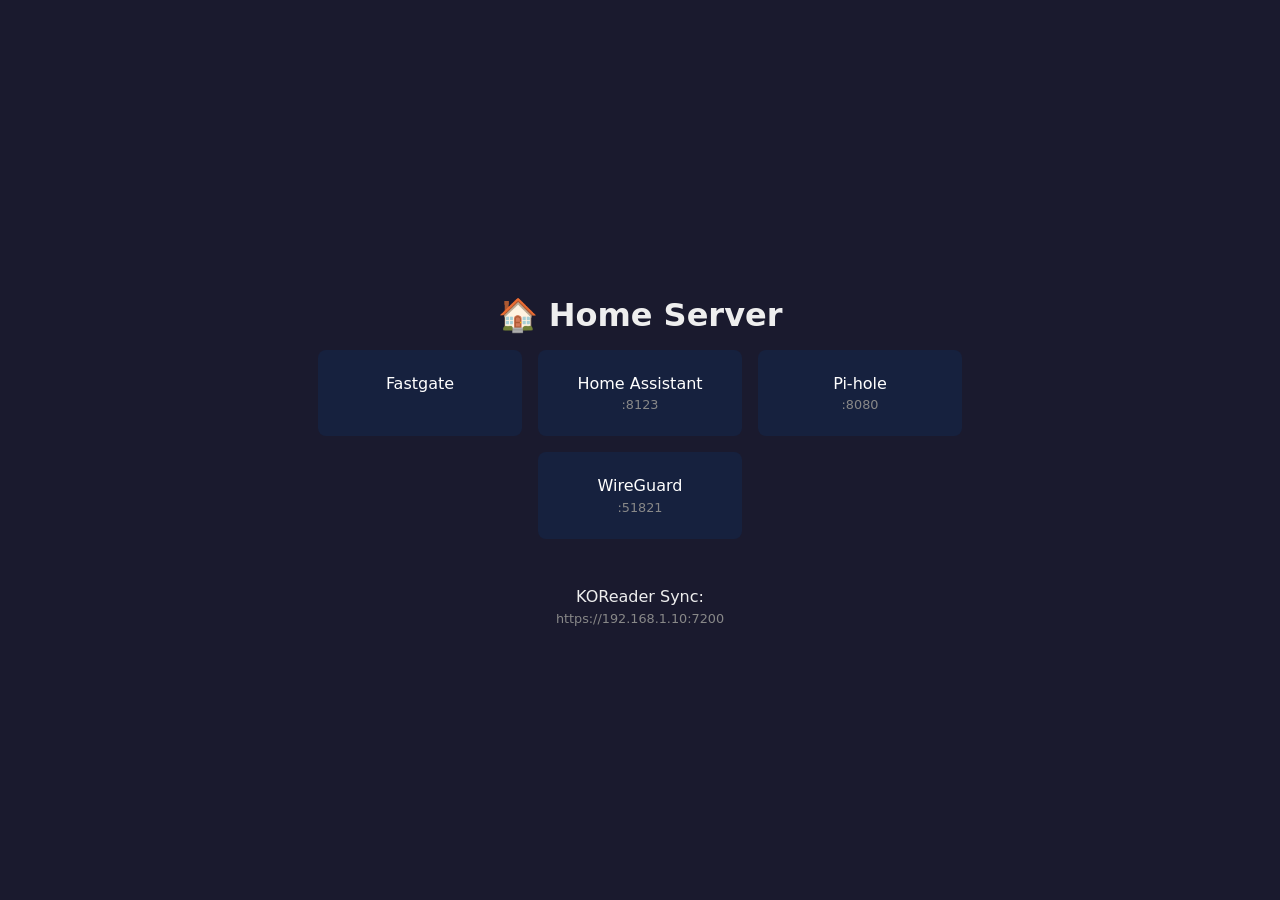
==== dashboard/index.html @ fdd01287 "initial confguration" ====
<!DOCTYPE html>
<html lang="en">
<head>
  <meta charset="UTF-8">
  <meta name="viewport" content="width=device-width, initial-scale=1.0">
  <title>Home Server</title>
  <style>
    body {
      font-family: system-ui, sans-serif;
      background: #1a1a2e;
      color: #eee;
      display: flex;
      justify-content: center;
      align-items: center;
      min-height: 100vh;
      margin: 0;
    }
    .container { text-align: center; max-width: 800px; padding: 2rem; }
    h1 { margin-bottom: 1rem; }
    h2 { font-size: 1rem; color: #888; margin: 2rem 0 1rem; text-transform: uppercase; letter-spacing: 0.1em; }
    .services { display: flex; gap: 1rem; flex-wrap: wrap; justify-content: center; }
    a {
      display: block;
      background: #16213e;
      padding: 1.5rem 2rem;
      border-radius: 8px;
      color: #fff;
      text-decoration: none;
      min-width: 140px;
    }
    a:hover { background: #0f3460; }
    .port { font-size: 0.8rem; color: #888; margin-top: 0.3rem; }
    .infos { font-size: 1rem; margin-top: 3rem; }
    
  </style>
</head>
<body>
  <div class="container">
    <h1>🏠 Home Server</h1>
    
    <div class="services">
      <a href="http://192.168.1.1">
	Fastgate
      </a>
       <a href="http://192.168.1.10:8123">
        Home Assistant
        <div class="port">:8123</div>
      </a>
      <a href="http://192.168.1.10:8080/admin">
        Pi-hole
        <div class="port">:8080</div>
      </a>
      <a href="http://192.168.1.10:51821">
        WireGuard
        <div class="port">:51821</div>
      </a>
    </div>
    <div class="infos">
      KOReader Sync:<br>
      <div class="port">https://192.168.1.10:7200</div>
    </div>
  </div>
</body>
</html>
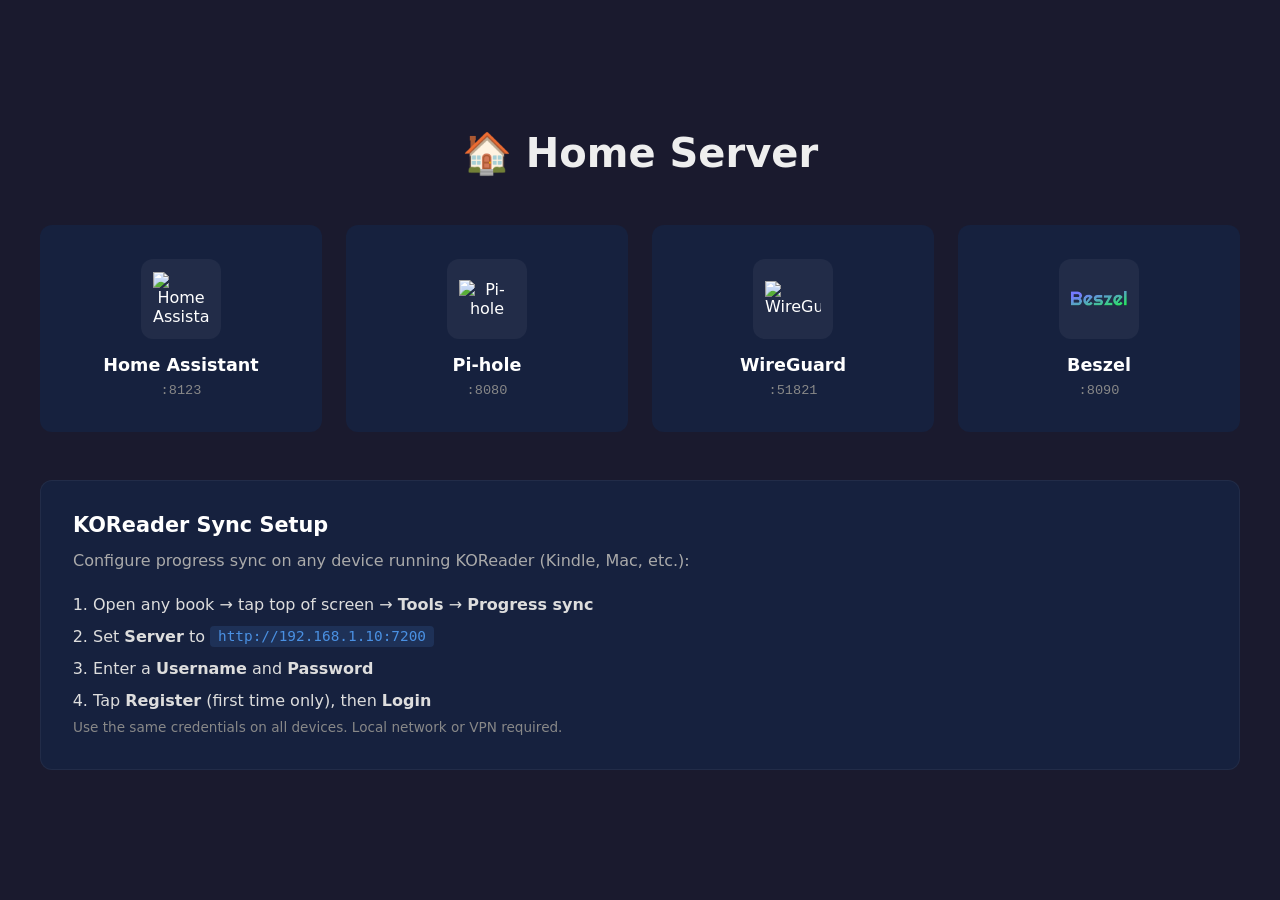
==== commit fb95a9ea: "Add Beszel monitoring, redesign dashboard, and clean up documentation - Add Beszel hub + agent servi" ====
--- a/dashboard/index.html
+++ b/dashboard/index.html
@@ -5,59 +5,219 @@
   <meta name="viewport" content="width=device-width, initial-scale=1.0">
   <title>Home Server</title>
   <style>
+    * {
+      margin: 0;
+      padding: 0;
+      box-sizing: border-box;
+    }
+
     body {
-      font-family: system-ui, sans-serif;
+      font-family: system-ui, -apple-system, 'Segoe UI', sans-serif;
       background: #1a1a2e;
       color: #eee;
       display: flex;
       justify-content: center;
       align-items: center;
       min-height: 100vh;
-      margin: 0;
-    }
-    .container { text-align: center; max-width: 800px; padding: 2rem; }
-    h1 { margin-bottom: 1rem; }
-    h2 { font-size: 1rem; color: #888; margin: 2rem 0 1rem; text-transform: uppercase; letter-spacing: 0.1em; }
-    .services { display: flex; gap: 1rem; flex-wrap: wrap; justify-content: center; }
-    a {
-      display: block;
+      padding: 2rem 1rem;
+    }
+
+    .container {
+      text-align: center;
+      max-width: 1200px;
+      width: 100%;
+    }
+
+    h1 {
+      margin-bottom: 3rem;
+      font-size: 2.5rem;
+      font-weight: 600;
+    }
+
+    .services {
+      display: grid;
+      grid-template-columns: repeat(auto-fit, minmax(180px, 1fr));
+      gap: 1.5rem;
+      justify-content: center;
+    }
+
+    .service-card {
+      display: flex;
+      flex-direction: column;
+      align-items: center;
       background: #16213e;
-      padding: 1.5rem 2rem;
-      border-radius: 8px;
+      padding: 2rem 1.5rem;
+      border-radius: 12px;
       color: #fff;
       text-decoration: none;
-      min-width: 140px;
-    }
-    a:hover { background: #0f3460; }
-    .port { font-size: 0.8rem; color: #888; margin-top: 0.3rem; }
-    .infos { font-size: 1rem; margin-top: 3rem; }
-    
+      transition: all 0.3s ease;
+      border: 2px solid transparent;
+    }
+
+    .service-card:hover {
+      background: #0f3460;
+      border-color: #4a90e2;
+      transform: translateY(-4px);
+      box-shadow: 0 8px 20px rgba(74, 144, 226, 0.2);
+    }
+
+    .logo-container {
+      width: 80px;
+      height: 80px;
+      display: flex;
+      align-items: center;
+      justify-content: center;
+      margin-bottom: 1rem;
+      background: rgba(255, 255, 255, 0.05);
+      border-radius: 12px;
+      padding: 0.75rem;
+    }
+
+    .logo-container img {
+      max-width: 100%;
+      max-height: 100%;
+      object-fit: contain;
+      display: block;
+    }
+
+    .service-name {
+      font-size: 1.1rem;
+      font-weight: 600;
+      margin-bottom: 0.5rem;
+    }
+
+    .port {
+      font-size: 0.85rem;
+      color: #888;
+      font-family: 'Courier New', monospace;
+    }
+
+    .koreader-section {
+      margin-top: 3rem;
+      background: #16213e;
+      border-radius: 12px;
+      padding: 2rem;
+      text-align: left;
+      border: 1px solid rgba(255, 255, 255, 0.05);
+    }
+
+    .koreader-section h2 {
+      font-size: 1.3rem;
+      font-weight: 600;
+      margin-bottom: 0.75rem;
+      color: #fff;
+    }
+
+    .koreader-section p {
+      color: #aaa;
+      margin-bottom: 1rem;
+      line-height: 1.5;
+    }
+
+    .koreader-section ol {
+      padding-left: 1.25rem;
+      color: #ddd;
+      line-height: 2;
+    }
+
+    .koreader-section code {
+      background: rgba(74, 144, 226, 0.15);
+      color: #4a90e2;
+      padding: 0.15rem 0.5rem;
+      border-radius: 4px;
+      font-size: 0.9rem;
+    }
+
+    .koreader-note {
+      font-size: 0.85rem;
+      color: #888 !important;
+      margin-bottom: 0 !important;
+    }
+
+    /* Responsive design */
+    @media (max-width: 768px) {
+      h1 {
+        font-size: 2rem;
+        margin-bottom: 2rem;
+      }
+
+      .services {
+        grid-template-columns: repeat(auto-fit, minmax(150px, 1fr));
+        gap: 1rem;
+      }
+
+      .service-card {
+        padding: 1.5rem 1rem;
+      }
+
+      .logo-container {
+        width: 64px;
+        height: 64px;
+      }
+
+      .service-name {
+        font-size: 1rem;
+      }
+    }
+
+    @media (max-width: 480px) {
+      .services {
+        grid-template-columns: 1fr;
+        max-width: 300px;
+        margin: 0 auto;
+      }
+    }
   </style>
 </head>
 <body>
   <div class="container">
     <h1>🏠 Home Server</h1>
-    
     <div class="services">
-      <a href="http://192.168.1.1">
-	Fastgate
-      </a>
-       <a href="http://192.168.1.10:8123">
-        Home Assistant
+      
+      <a href="http://192.168.1.10:8123" class="service-card">
+        <div class="logo-container">
+          <img src="http://192.168.1.10:8123/static/icons/favicon-192x192.png" alt="Home Assistant">
+        </div>
+        <div class="service-name">Home Assistant</div>
         <div class="port">:8123</div>
       </a>
-      <a href="http://192.168.1.10:8080/admin">
-        Pi-hole
+
+      <a href="http://192.168.1.10:8080/admin" class="service-card">
+        <div class="logo-container">
+          <img src="http://192.168.1.10:8080/admin/img/logo.svg" alt="Pi-hole">
+        </div>
+        <div class="service-name">Pi-hole</div>
         <div class="port">:8080</div>
       </a>
-      <a href="http://192.168.1.10:51821">
-        WireGuard
+
+      <a href="http://192.168.1.10:51821" class="service-card">
+        <div class="logo-container">
+          <img src="http://192.168.1.10:51821/img/logo.png" alt="WireGuard">
+        </div>
+        <div class="service-name">WireGuard</div>
         <div class="port">:51821</div>
       </a>
+
+      <a href="http://192.168.1.10:8090" class="service-card">
+        <div class="logo-container">
+          <svg xmlns="http://www.w3.org/2000/svg" viewBox="0 0 285 75" class="h-[1.1rem] md:h-5 fill-foreground"><defs><linearGradient id="_r_q_" x1="0%" y1="20%" x2="100%" y2="120%"><stop offset="10%" style="stop-color: rgb(116, 123, 255);"></stop><stop offset="90%" style="stop-color: rgb(36, 235, 92);"></stop></linearGradient></defs><path class="duration-250 group-hover:opacity-0 group-hover:ease-in ease-out" d="M146.4 73.1h-30.5V59.8h30.5a3.2 3.2 0 0 0 2.3-1 3.2 3.2 0 0 0 1-2.3q0-.8-.3-1.3a1.5 1.5 0 0 0-.7-.6 4.7 4.7 0 0 0-1-.3l-1.3-.1h-13.9q-3.4 0-6.5-1.3-3-1.3-5.2-3.6a16.9 16.9 0 0 1-3.6-5.3 16.3 16.3 0 0 1-1.3-6.5 16.4 16.4 0 0 1 1.3-6.4q1.3-3.1 3.6-5.4 2.2-2.2 5.2-3.5a16.3 16.3 0 0 1 6.5-1.3h27v13.3h-27a3.2 3.2 0 0 0-2.3 1 3.2 3.2 0 0 0-1 2.3 3.3 3.3 0 0 0 1 2.4 3.3 3.3 0 0 0 1.2.8 3.2 3.2 0 0 0 1.1.2h13.9a18.1 18.1 0 0 1 6 1 17.3 17.3 0 0 1 .4.2q3 1.1 5.3 3.2a15.1 15.1 0 0 1 3.6 4.9 14.7 14.7 0 0 1 1.3 5.4 17.2 17.2 0 0 1 0 .9 16 16 0 0 1-1 5.8 15.4 15.4 0 0 1-.3.7 17.3 17.3 0 0 1-3.6 5.2 16.4 16.4 0 0 1-5.3 3.6 16.2 16.2 0 0 1-6.4 1.3Zm64.5-13.3v13.3h-43.6l22-39h-22V21h43.6l-22 39h22ZM35 73.1H0v-70h35q4.4 0 8.2 1.6a21.4 21.4 0 0 1 6.6 4.6q2.9 2.8 4.5 6.6 1.7 3.8 1.7 8.2a15.4 15.4 0 0 1-.3 3.2 17.6 17.6 0 0 1-.2.8 19.4 19.4 0 0 1-1.5 4 17 17 0 0 1-2.4 3.4 13.5 13.5 0 0 1-2.6 2.3 12.5 12.5 0 0 1-.4.3q1.7 1 3 2.5 1.4 1.6 2.4 3.5a18.3 18.3 0 0 1 1.5 4A17.4 17.4 0 0 1 56 51a15.3 15.3 0 0 1 0 1.1q0 4.3-1.7 8.2a21.4 21.4 0 0 1-4.5 6.6q-2.8 2.9-6.6 4.5-3.8 1.7-8.2 1.7Zm76-43L86 60.4l1.5.3a16.7 16.7 0 0 0 1.6 0q2 0 3.8-.4 1.8-.6 3.4-1.6 1.6-1 2.8-2.4a12.8 12.8 0 0 0 2-3.2l9.8 9.8q-1.9 2.6-4.3 4.7a27 27 0 0 1-5.2 3.6 26.1 26.1 0 0 1-6 2.2 26.8 26.8 0 0 1-6.3.8 26.4 26.4 0 0 1-10.4-2 26.2 26.2 0 0 1-8.5-5.8 26.7 26.7 0 0 1-5.5-8.3 30.4 30.4 0 0 1-.2-.4q-2.1-5-2.1-11.1a31.9 31.9 0 0 1 .7-7 27 27 0 0 1 1.4-4.3 27 27 0 0 1 3.8-6.6 24.5 24.5 0 0 1 2-2.2 26 26 0 0 1 8.4-5.6 27 27 0 0 1 10.4-2 26.3 26.3 0 0 1 6.4.8 26.9 26.9 0 0 1 6 2.2q2.7 1.5 5.2 3.6 2.4 2.1 4.3 4.8Zm152.3 0-25 30.2 1.5.3a16.7 16.7 0 0 0 1.6 0q2 0 3.8-.4 1.8-.6 3.4-1.6 1.5-1 2.8-2.4a12.8 12.8 0 0 0 2-3.2l9.8 9.8q-1.9 2.6-4.3 4.7a27 27 0 0 1-5.2 3.6 26.1 26.1 0 0 1-6 2.2 26.8 26.8 0 0 1-6.3.8 26.4 26.4 0 0 1-10.4-2 26.2 26.2 0 0 1-8.5-5.8A26.7 26.7 0 0 1 217 58a30.4 30.4 0 0 1-.2-.4q-2.1-5-2.1-11.1a31.9 31.9 0 0 1 .7-7 27 27 0 0 1 1.4-4.3 27 27 0 0 1 3.8-6.6 24.5 24.5 0 0 1 2-2.2 26 26 0 0 1 8.4-5.6 27 27 0 0 1 10.4-2 26.3 26.3 0 0 1 6.4.8 26.9 26.9 0 0 1 6 2.2q2.7 1.5 5.2 3.6 2.4 2.1 4.3 4.8ZM283.4 0v73.1H270V0h13.4ZM14 17v14.1h21a7 7 0 0 0 2.3-.4 6.6 6.6 0 0 0 .4-.1Q39 30 40 29a6.9 6.9 0 0 0 1.5-2.3q.5-1.3.5-2.7a7 7 0 0 0-.4-2.3 6.6 6.6 0 0 0-.1-.5q-.6-1.2-1.5-2.2a7 7 0 0 0-2.3-1.5 6.9 6.9 0 0 0-2.5-.5 7.9 7.9 0 0 0-.2 0H14Zm0 28.1v14h21a7 7 0 0 0 2.3-.4 6.6 6.6 0 0 0 .4-.2Q39 58 40 57.1a7 7 0 0 0 1.5-2.3 6.9 6.9 0 0 0 .5-2.5 7.9 7.9 0 0 0 0-.2 7 7 0 0 0-.4-2.3 6.6 6.6 0 0 0-.1-.4Q40.9 48 40 47a7 7 0 0 0-2.3-1.4 6.9 6.9 0 0 0-2.5-.6 7.9 7.9 0 0 0-.2 0H14Zm63.3 8.3 15.5-20.6a8 8 0 0 0-1.4-.4 7 7 0 0 0-.4 0 17.2 17.2 0 0 0-1.6-.1 19.2 19.2 0 0 0-.3 0 13.3 13.3 0 0 0-5.1 1q-2.5 1-4.2 2.8a13.1 13.1 0 0 0-2.5 3.6 15.5 15.5 0 0 0-.3.9 14.7 14.7 0 0 0-1 3.5 18.7 18.7 0 0 0 0 2.4 17.6 17.6 0 0 0 0 .7v.8a29.4 29.4 0 0 0 0 .1 19.2 19.2 0 0 0 .2 2 20.2 20.2 0 0 0 .4 1.6 18.6 18.6 0 0 0 0 .2 7.5 7.5 0 0 0 .4.9 6 6 0 0 0 .3.6Zm152.3 0L245 32.8a8 8 0 0 0-1.4-.4 7 7 0 0 0-.4 0 17.2 17.2 0 0 0-1.6-.1 19.2 19.2 0 0 0-.3 0 13.3 13.3 0 0 0-5.1 1q-2.5 1-4.2 2.8a13.1 13.1 0 0 0-2.5 3.6 15.5 15.5 0 0 0-.4.9 14.7 14.7 0 0 0-.8 3.5 18.7 18.7 0 0 0-.2 2.4 17.6 17.6 0 0 0 0 .7v.8a29.4 29.4 0 0 0 .1.1 19.2 19.2 0 0 0 .2 2 20.2 20.2 0 0 0 .4 1.6 18.6 18.6 0 0 0 0 .2 7.5 7.5 0 0 0 .4.9 6 6 0 0 0 .3.6Z"></path><path class="opacity-0 duration-250 group-hover:opacity-100 ease-in-out" fill="url(#_r_q_)" d="M146.4 73.1h-30.5V59.8h30.5a3.2 3.2 0 0 0 2.3-1 3.2 3.2 0 0 0 1-2.3q0-.8-.3-1.3a1.5 1.5 0 0 0-.7-.6 4.7 4.7 0 0 0-1-.3l-1.3-.1h-13.9q-3.4 0-6.5-1.3-3-1.3-5.2-3.6a16.9 16.9 0 0 1-3.6-5.3 16.3 16.3 0 0 1-1.3-6.5 16.4 16.4 0 0 1 1.3-6.4q1.3-3.1 3.6-5.4 2.2-2.2 5.2-3.5a16.3 16.3 0 0 1 6.5-1.3h27v13.3h-27a3.2 3.2 0 0 0-2.3 1 3.2 3.2 0 0 0-1 2.3 3.3 3.3 0 0 0 1 2.4 3.3 3.3 0 0 0 1.2.8 3.2 3.2 0 0 0 1.1.2h13.9a18.1 18.1 0 0 1 6 1 17.3 17.3 0 0 1 .4.2q3 1.1 5.3 3.2a15.1 15.1 0 0 1 3.6 4.9 14.7 14.7 0 0 1 1.3 5.4 17.2 17.2 0 0 1 0 .9 16 16 0 0 1-1 5.8 15.4 15.4 0 0 1-.3.7 17.3 17.3 0 0 1-3.6 5.2 16.4 16.4 0 0 1-5.3 3.6 16.2 16.2 0 0 1-6.4 1.3Zm64.5-13.3v13.3h-43.6l22-39h-22V21h43.6l-22 39h22ZM35 73.1H0v-70h35q4.4 0 8.2 1.6a21.4 21.4 0 0 1 6.6 4.6q2.9 2.8 4.5 6.6 1.7 3.8 1.7 8.2a15.4 15.4 0 0 1-.3 3.2 17.6 17.6 0 0 1-.2.8 19.4 19.4 0 0 1-1.5 4 17 17 0 0 1-2.4 3.4 13.5 13.5 0 0 1-2.6 2.3 12.5 12.5 0 0 1-.4.3q1.7 1 3 2.5 1.4 1.6 2.4 3.5a18.3 18.3 0 0 1 1.5 4A17.4 17.4 0 0 1 56 51a15.3 15.3 0 0 1 0 1.1q0 4.3-1.7 8.2a21.4 21.4 0 0 1-4.5 6.6q-2.8 2.9-6.6 4.5-3.8 1.7-8.2 1.7Zm76-43L86 60.4l1.5.3a16.7 16.7 0 0 0 1.6 0q2 0 3.8-.4 1.8-.6 3.4-1.6 1.6-1 2.8-2.4a12.8 12.8 0 0 0 2-3.2l9.8 9.8q-1.9 2.6-4.3 4.7a27 27 0 0 1-5.2 3.6 26.1 26.1 0 0 1-6 2.2 26.8 26.8 0 0 1-6.3.8 26.4 26.4 0 0 1-10.4-2 26.2 26.2 0 0 1-8.5-5.8 26.7 26.7 0 0 1-5.5-8.3 30.4 30.4 0 0 1-.2-.4q-2.1-5-2.1-11.1a31.9 31.9 0 0 1 .7-7 27 27 0 0 1 1.4-4.3 27 27 0 0 1 3.8-6.6 24.5 24.5 0 0 1 2-2.2 26 26 0 0 1 8.4-5.6 27 27 0 0 1 10.4-2 26.3 26.3 0 0 1 6.4.8 26.9 26.9 0 0 1 6 2.2q2.7 1.5 5.2 3.6 2.4 2.1 4.3 4.8Zm152.3 0-25 30.2 1.5.3a16.7 16.7 0 0 0 1.6 0q2 0 3.8-.4 1.8-.6 3.4-1.6 1.5-1 2.8-2.4a12.8 12.8 0 0 0 2-3.2l9.8 9.8q-1.9 2.6-4.3 4.7a27 27 0 0 1-5.2 3.6 26.1 26.1 0 0 1-6 2.2 26.8 26.8 0 0 1-6.3.8 26.4 26.4 0 0 1-10.4-2 26.2 26.2 0 0 1-8.5-5.8A26.7 26.7 0 0 1 217 58a30.4 30.4 0 0 1-.2-.4q-2.1-5-2.1-11.1a31.9 31.9 0 0 1 .7-7 27 27 0 0 1 1.4-4.3 27 27 0 0 1 3.8-6.6 24.5 24.5 0 0 1 2-2.2 26 26 0 0 1 8.4-5.6 27 27 0 0 1 10.4-2 26.3 26.3 0 0 1 6.4.8 26.9 26.9 0 0 1 6 2.2q2.7 1.5 5.2 3.6 2.4 2.1 4.3 4.8ZM283.4 0v73.1H270V0h13.4ZM14 17v14.1h21a7 7 0 0 0 2.3-.4 6.6 6.6 0 0 0 .4-.1Q39 30 40 29a6.9 6.9 0 0 0 1.5-2.3q.5-1.3.5-2.7a7 7 0 0 0-.4-2.3 6.6 6.6 0 0 0-.1-.5q-.6-1.2-1.5-2.2a7 7 0 0 0-2.3-1.5 6.9 6.9 0 0 0-2.5-.5 7.9 7.9 0 0 0-.2 0H14Zm0 28.1v14h21a7 7 0 0 0 2.3-.4 6.6 6.6 0 0 0 .4-.2Q39 58 40 57.1a7 7 0 0 0 1.5-2.3 6.9 6.9 0 0 0 .5-2.5 7.9 7.9 0 0 0 0-.2 7 7 0 0 0-.4-2.3 6.6 6.6 0 0 0-.1-.4Q40.9 48 40 47a7 7 0 0 0-2.3-1.4 6.9 6.9 0 0 0-2.5-.6 7.9 7.9 0 0 0-.2 0H14Zm63.3 8.3 15.5-20.6a8 8 0 0 0-1.4-.4 7 7 0 0 0-.4 0 17.2 17.2 0 0 0-1.6-.1 19.2 19.2 0 0 0-.3 0 13.3 13.3 0 0 0-5.1 1q-2.5 1-4.2 2.8a13.1 13.1 0 0 0-2.5 3.6 15.5 15.5 0 0 0-.3.9 14.7 14.7 0 0 0-1 3.5 18.7 18.7 0 0 0 0 2.4 17.6 17.6 0 0 0 0 .7v.8a29.4 29.4 0 0 0 0 .1 19.2 19.2 0 0 0 .2 2 20.2 20.2 0 0 0 .4 1.6 18.6 18.6 0 0 0 0 .2 7.5 7.5 0 0 0 .4.9 6 6 0 0 0 .3.6Zm152.3 0L245 32.8a8 8 0 0 0-1.4-.4 7 7 0 0 0-.4 0 17.2 17.2 0 0 0-1.6-.1 19.2 19.2 0 0 0-.3 0 13.3 13.3 0 0 0-5.1 1q-2.5 1-4.2 2.8a13.1 13.1 0 0 0-2.5 3.6 15.5 15.5 0 0 0-.4.9 14.7 14.7 0 0 0-.8 3.5 18.7 18.7 0 0 0-.2 2.4 17.6 17.6 0 0 0 0 .7v.8a29.4 29.4 0 0 0 .1.1 19.2 19.2 0 0 0 .2 2 20.2 20.2 0 0 0 .4 1.6 18.6 18.6 0 0 0 0 .2 7.5 7.5 0 0 0 .4.9 6 6 0 0 0 .3.6Z"></path></svg>
+        </div>
+        <div class="service-name">Beszel</div>
+        <div class="port">:8090</div>
+      </a>
+
     </div>
-    <div class="infos">
-      KOReader Sync:<br>
-      <div class="port">https://192.168.1.10:7200</div>
+
+    <div class="koreader-section">
+      <h2>KOReader Sync Setup</h2>
+      <p>Configure progress sync on any device running KOReader (Kindle, Mac, etc.):</p>
+      <ol>
+        <li>Open any book &rarr; tap top of screen &rarr; <strong>Tools</strong> &rarr; <strong>Progress sync</strong></li>
+        <li>Set <strong>Server</strong> to <code>http://192.168.1.10:7200</code></li>
+        <li>Enter a <strong>Username</strong> and <strong>Password</strong></li>
+        <li>Tap <strong>Register</strong> (first time only), then <strong>Login</strong></li>
+      </ol>
+      <p class="koreader-note">Use the same credentials on all devices. Local network or VPN required.</p>
     </div>
   </div>
 </body>
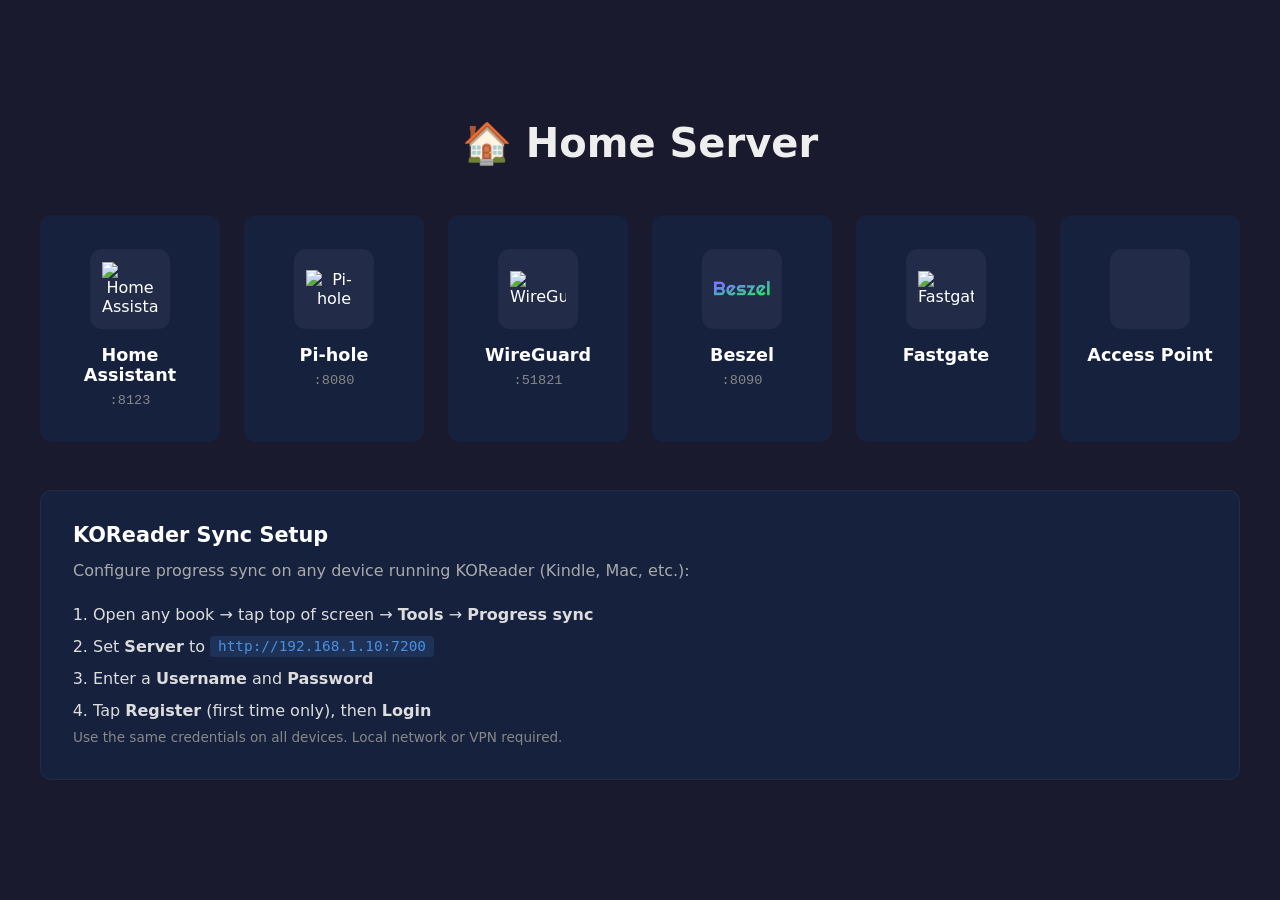
==== commit c57361b6: "Dashboard updated with fastgate and ap area link" ====
--- a/dashboard/index.html
+++ b/dashboard/index.html
@@ -204,6 +204,20 @@
         </div>
         <div class="service-name">Beszel</div>
         <div class="port">:8090</div>
+      </a>
+      
+      <a href="http://192.168.1.1/" class="service-card">
+        <div class="logo-container">
+          <img src="http://192.168.1.1/css/img/logo_fw.svg" alt="Fastgate">
+        </div>
+        <div class="service-name">Fastgate</div>
+      </a>
+      
+      <a href="http://192.168.1.81/" class="service-card">
+        <div class="logo-container">
+          <span class="icon" style="background: url(https://192.168.1.81/themes/dark/img/icons-02.png) no-repeat -494px -3px; width: 110px; margin-left: 8px; display: inline-block; height: 42px;"></span>
+        </div>
+        <div class="service-name">Access Point</div>
       </a>
 
     </div>
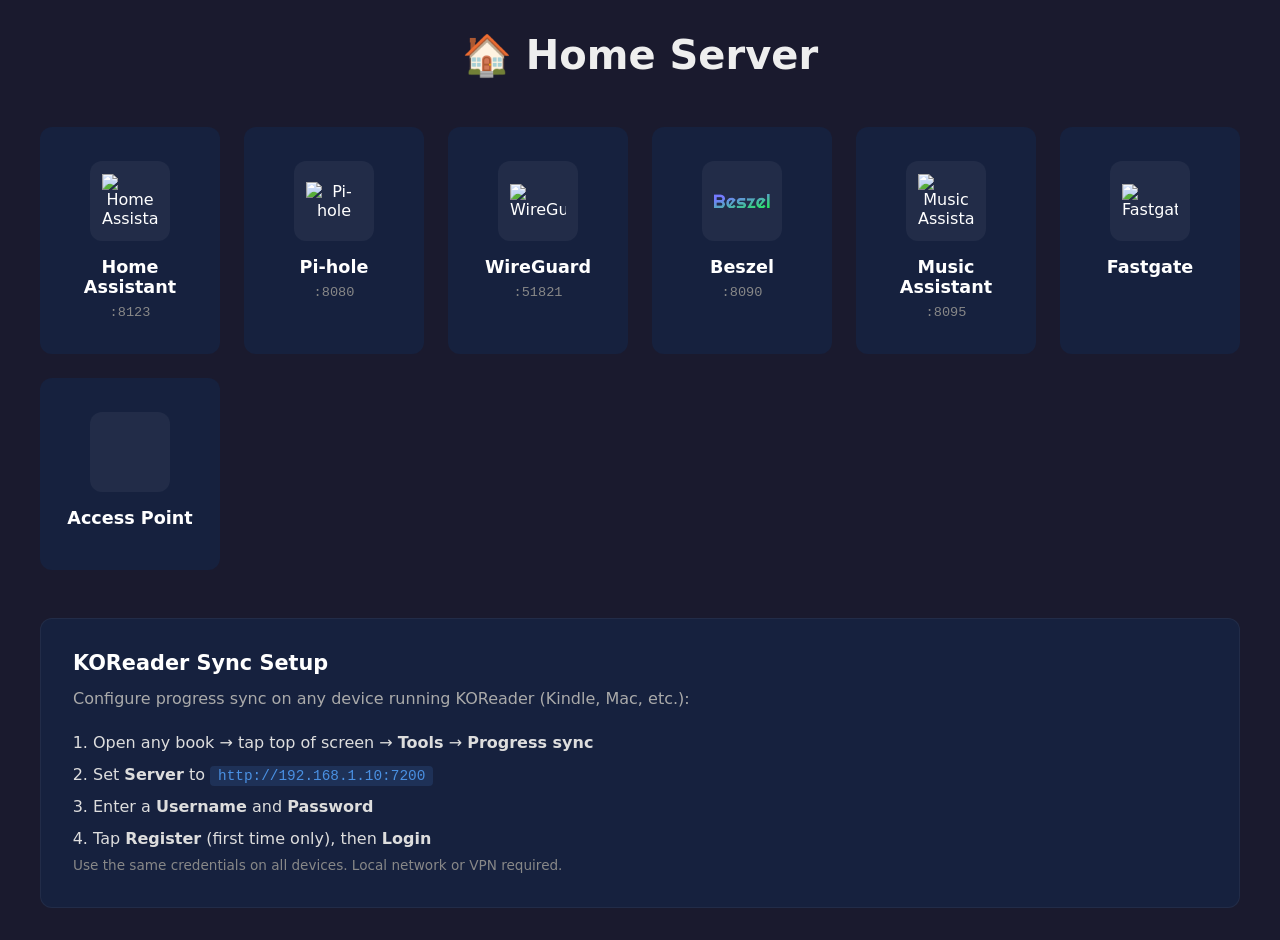
==== commit 591f94ed: "Music assistant server and documentation fixes" ====
--- a/dashboard/index.html
+++ b/dashboard/index.html
@@ -206,6 +206,14 @@
         <div class="port">:8090</div>
       </a>
       
+      <a href="http://192.168.1.10:8095" class="service-card">
+        <div class="logo-container">
+          <img src="http://192.168.1.10:8095/pwa-192x192.png" alt="Music Assistant">
+        </div>
+        <div class="service-name">Music Assistant</div>
+        <div class="port">:8095</div>
+      </a>
+
       <a href="http://192.168.1.1/" class="service-card">
         <div class="logo-container">
           <img src="http://192.168.1.1/css/img/logo_fw.svg" alt="Fastgate">
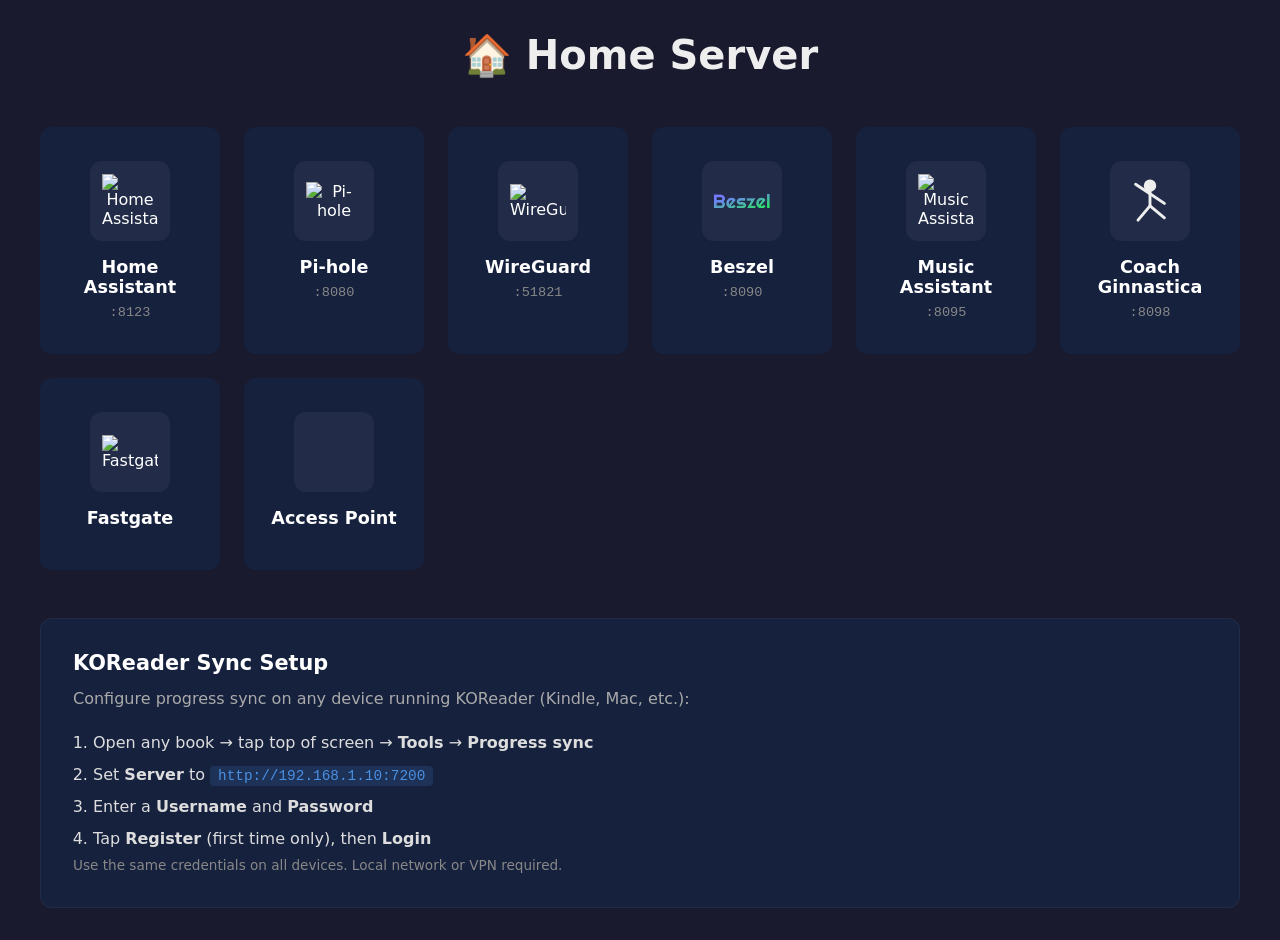
==== commit f7e10944: "Add Coach Ginnastica service Custom-built Flask app (no published image) for tracking gymnastics coa" ====
--- a/dashboard/index.html
+++ b/dashboard/index.html
@@ -212,6 +212,21 @@
         </div>
         <div class="service-name">Music Assistant</div>
         <div class="port">:8095</div>
+      </a>
+
+      <a href="http://192.168.1.10:8098" class="service-card">
+        <div class="logo-container">
+          <svg viewBox="0 0 100 100" width="48" height="48" fill="none" stroke="#eee" stroke-width="6" stroke-linecap="round">
+            <circle cx="50" cy="18" r="10" fill="#eee"></circle>
+            <line x1="50" y1="28" x2="50" y2="60"></line>
+            <line x1="50" y1="35" x2="20" y2="15"></line>
+            <line x1="50" y1="35" x2="80" y2="55"></line>
+            <line x1="50" y1="60" x2="25" y2="90"></line>
+            <line x1="50" y1="60" x2="80" y2="85"></line>
+          </svg>
+        </div>
+        <div class="service-name">Coach Ginnastica</div>
+        <div class="port">:8098</div>
       </a>
 
       <a href="http://192.168.1.1/" class="service-card">
